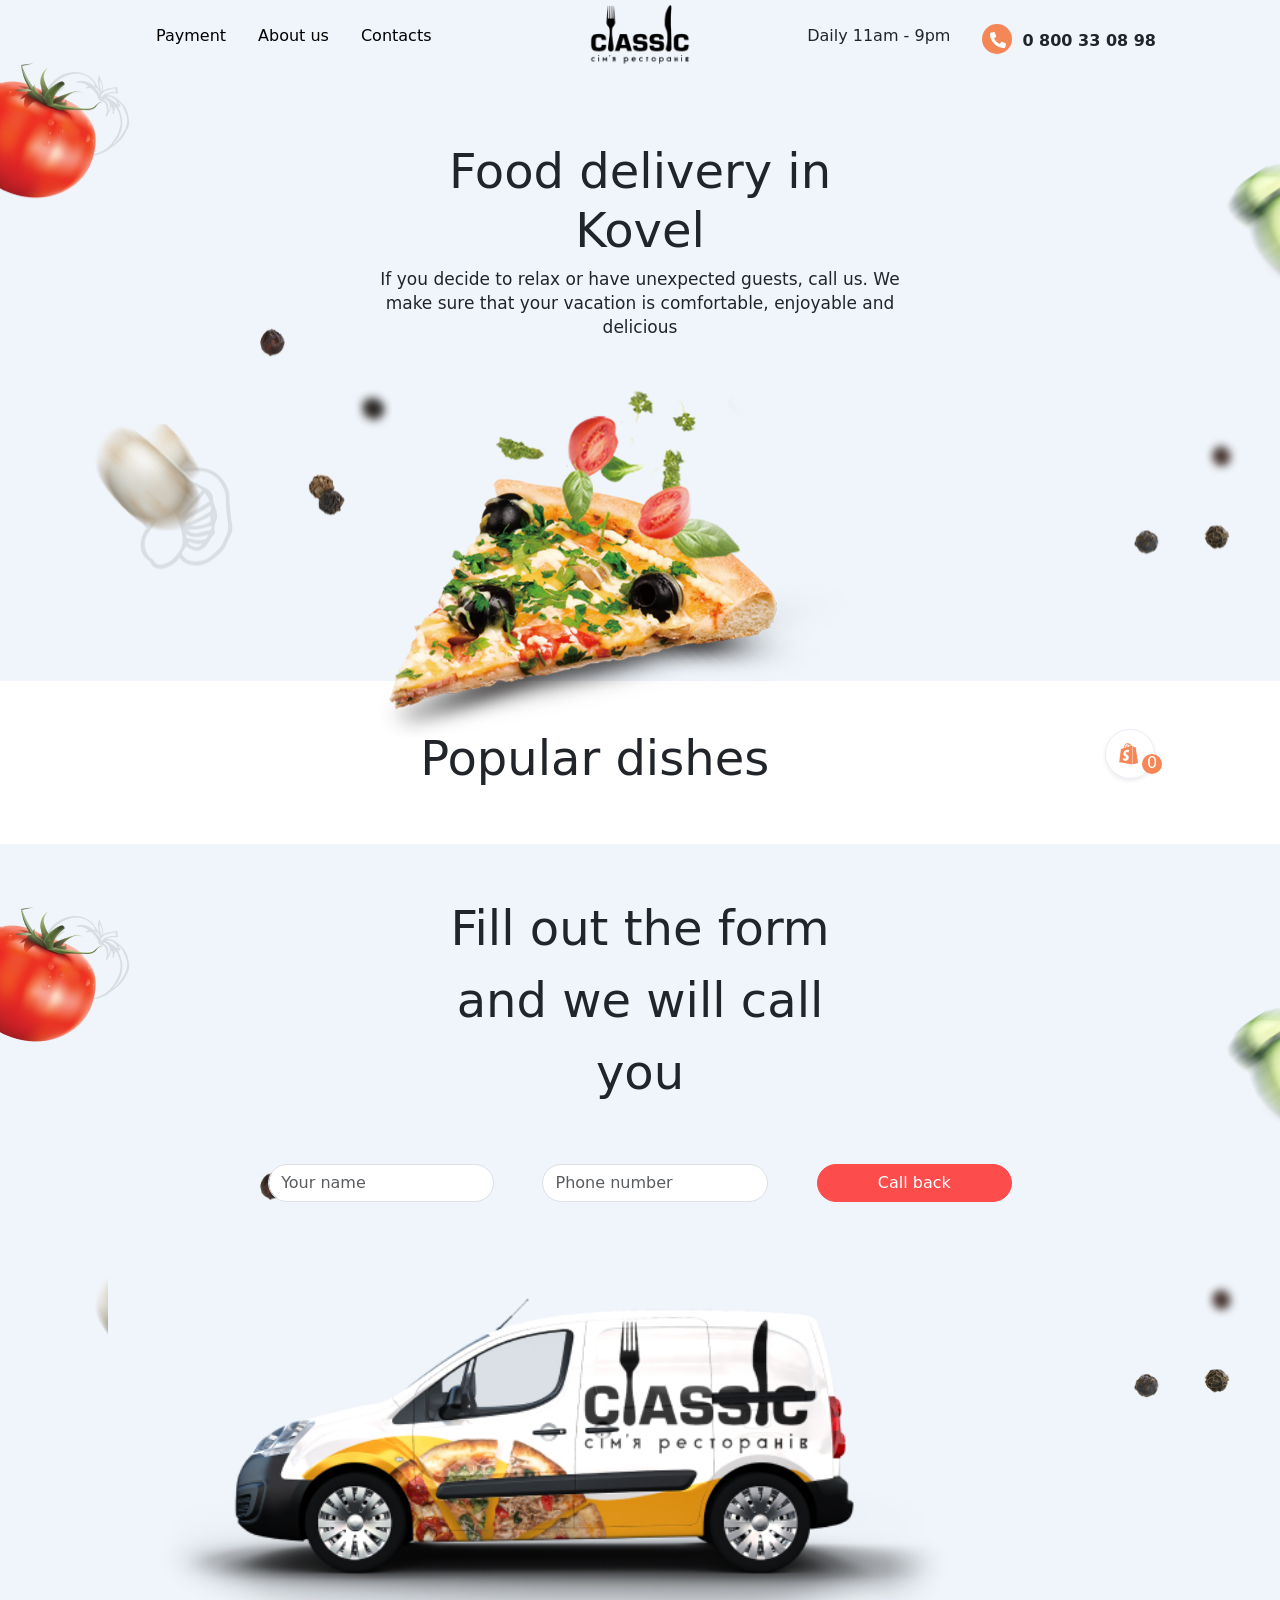
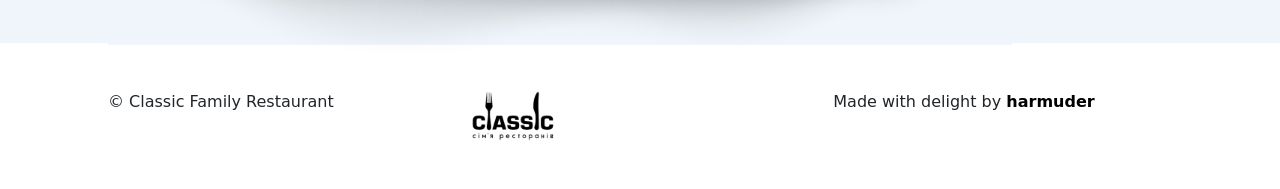
==== 12.05.21/index.html @ 44e5731a "Card html, css added" ====
<!DOCTYPE html>
<html lang="en">

<head>
    <meta charset="UTF-8">
    <meta http-equiv="X-UA-Compatible" content="IE=edge">
    <meta name="viewport" content="width=device-width, initial-scale=1.0">
    <link href="https://cdn.jsdelivr.net/npm/bootstrap@5.0.0/dist/css/bootstrap.min.css" rel="stylesheet"
        integrity="sha384-wEmeIV1mKuiNpC+IOBjI7aAzPcEZeedi5yW5f2yOq55WWLwNGmvvx4Um1vskeMj0" crossorigin="anonymous">
    <link rel="stylesheet" href="./assets/css/style.css">
    <title>Pizza</title>
</head>

<body>

    <!-- Header start -->
    <header style="background: url(./assets/img/bg-header.png);">
        <!-- Navigation start -->
        <div class="header py-4">
            <div class="container">
                <div class="row">
                    <div class="col-5">
                        <nav>
                            <ul>
                                <li class="px-3"><a href="#">Payment</a></li>
                                <li class="px-3"><a href="#">About us</a></li>
                                <li class="px-3"><a href="#">Contacts</a></li>
                            </ul>
                        </nav>
                    </div>
                    <div class="col-2">
                        <div class="img text-center">
                            <img src="./assets/img/logo.png" alt="Logo image">
                        </div>
                    </div>
                    <div class="col-5">
                        <ul class="justify-content-end">
                            <li class="px-3">Daily 11am - 9pm</li>
                            <li class="px-3"><i class="fas fa-phone-alt rounded-circle p-2"></i><span>0 800 33 08
                                    98</span></li>
                        </ul>
                    </div>
                </div>
            </div>
        </div>
        <!-- Navigation end -->

        <!-- Slider start -->
        <div class="slider">
            <div class="container">
                <div class="row justify-content-center">
                    <div class="title text-center w-50 mt-5">
                        <h2 class="font-weight-bold">Food delivery in Kovel</h2>
                        <p>If you decide to relax or have unexpected guests, call us. We make sure that your vacation is
                            comfortable, enjoyable and delicious
                        </p>
                        <div class="image">
                            <img src="./assets/img/slider1.png" alt="Slider image 1">
                        </div>
                    </div>
                </div>
            </div>
        </div>
        </div>
        </div>
        <!-- Slider end -->
    </header>
    <!-- Header end -->

    <!-- Main start -->
    <main>
        <!-- Products start -->
        <section id="products" class="my-5">
            <div class="container">
                <div class="row">
                    <div class="col-11">
                        <div class="title text-center">
                            <h4 class="font-weight-bold">Popular dishes</h4>
                        </div>
                    </div>
                    <div class="col-1">
                        <div class="basket d-flex position-relative">
                            <i class="fab fa-shopify rounded-circle
                            shadow-sm bg-white rounded"></i>
                            <sub class="position-absolute rounded-circle">0</sub>
                        </div>
                    </div>
                </div>
                <div class="row">
                    <div class="products">
                        <!-- <div class="col-3"> -->
                            <!-- <div class="card" style="width: 18rem;">
                                <img class="card-img-top" src="..." alt="Card image cap">
                                <div class="card-body">
                                  <h5 class="card-title">Card title</h5>
                                  <p class="card-text">Some quick example text to build on the card title and make up the bulk of the card's content.</p>
                                  <a href="#" class="btn btn-primary">Go somewhere</a>
                                </div>
                            </div> -->
                        <!-- </div> -->
                    </div>
                </div>
            </div>
        </section>
        <!-- Products end -->

        <!-- Contact start -->
        <section id="contact" style="background: url(./assets/img/bg-header.png);">
            <div class="container">
                <div class="row justify-content-center">
                    <div class="title text-center w-50 p-5">
                        <h3 class="font-weight-bold">Fill out the form and we will call you</h3>
                    </div>
                </div>
                <div class="row justify-content-center">
                    <form class="d-flex justify-content-around w-75">
                        <div class="form-group">
                            <label for="name" class="d-none">Your name</label>
                            <input type="text" class="form-control" id="name" aria-describedby="emailHelp"
                                placeholder="Your name" autocomplete="off">
                        </div>
                        <div class="form-group">
                            <label for="phone" class="d-none">Phone number</label>
                            <input type="text" class="form-control" id="phone" placeholder="Phone number" autocomplete="off">
                        </div>
                        <div class="form-group">
                            <button type="submit" class="btn btn-primary">Call back</button>
                        </div>
                    </form>
                    <div class="image"><img src="./assets/img/car.jpg" alt="Car picture"></div>
                </div>
            </div>
        </section>
        <!-- Contact end -->
    </main>
    <!-- Main end -->

    <!-- Footer start -->
    <footer class="py-5">
        <div class="container">
            <div class="row">
                <div class="col-4">
                    <p>&copy; Classic Family Restaurant</p>
                </div>
                <div class="col-4">
                    <div class="image"><img src="./assets/img/logo.png" alt="Logo"></div>
                </div>
                <div class="col-4">
                    <p>Made with delight by <a href="#" class="font-weight-bold">harmuder</a></p>
                </div>
            </div>
        </div>
    </footer>
    <!-- Footer end -->

    <!-- Scripts -->
    <link rel="stylesheet" href="https://use.fontawesome.com/releases/v5.15.2/css/all.css"
        integrity="sha384-vSIIfh2YWi9wW0r9iZe7RJPrKwp6bG+s9QZMoITbCckVJqGCCRhc+ccxNcdpHuYu" crossorigin="anonymous">
    <script src="./assets/js/script.js"></script>
</body>

</html>
---- 12.05.21/assets/css/style.css ----
* {
  margin: 0;
  padding: 0;
  box-sizing: border-box;
}

.container {
  width: 85%;
}

ul {
  list-style-type: none;
  display: flex;
}

a {
  text-decoration: none;
  color: #000000;
}

a:hover {
  color: #444444;
}

a:visited {
  text-decoration: none;
}

img {
  width: 100%;
}

header .header a {
  font-weight: normal;
  font-size: 16px;
  line-height: 20px;
}

header .header img {
  width: 65%;
  margin-top: -20px;
}

header .header i {
  background: #F58656;
  color: #ffffff;
  width: 30px;
  height: 30px;
}

header .header span {
  font-weight: bold;
  margin-left: 10px;
}

header .slider .title h2 {
  font-size: 48px;
  line-height: 59px;
}

header .slider .title p {
  font-size: 17px;
  line-height: 140%;
}

header .slider .title .image {
  margin-bottom: -60px;
}

#products .title h4 {
  font-size: 48px;
  line-height: 59px;
}

#products .basket i {
  border: 1px solid #ECEEF6;
  width: 50px;
  height: 50px;
  padding: 13px;
  font-size: 22px;
  color: #F58656;
}

#products .basket sub {
  bottom: 5px;
  right: 10px;
  font-size: 16px;
  background: #F58656;
  color: #ffffff;
  width: 20px;
  height: 20px;
  padding-top: 9px;
  padding-left: 5px;
}

#contact .title h3 {
  font-size: 48px;
  line-height: 150%;
}

#contact form input, #contact form button {
  border-radius: 50px;
}

#contact form button {
  background: #FC4C4C;
  border: 1px solid #FC4C4C;
  padding-right: 60px;
  padding-left: 60px;
}

#contact .image {
  margin-bottom: -11px;
}

#contact .image img {
  width: 85%;
}

footer p {
  font-size: 16px;
  line-height: 140%;
}

footer img {
  width: 25%;
}

footer a {
  font-weight: bold;
}
/*# sourceMappingURL=style.css.map */
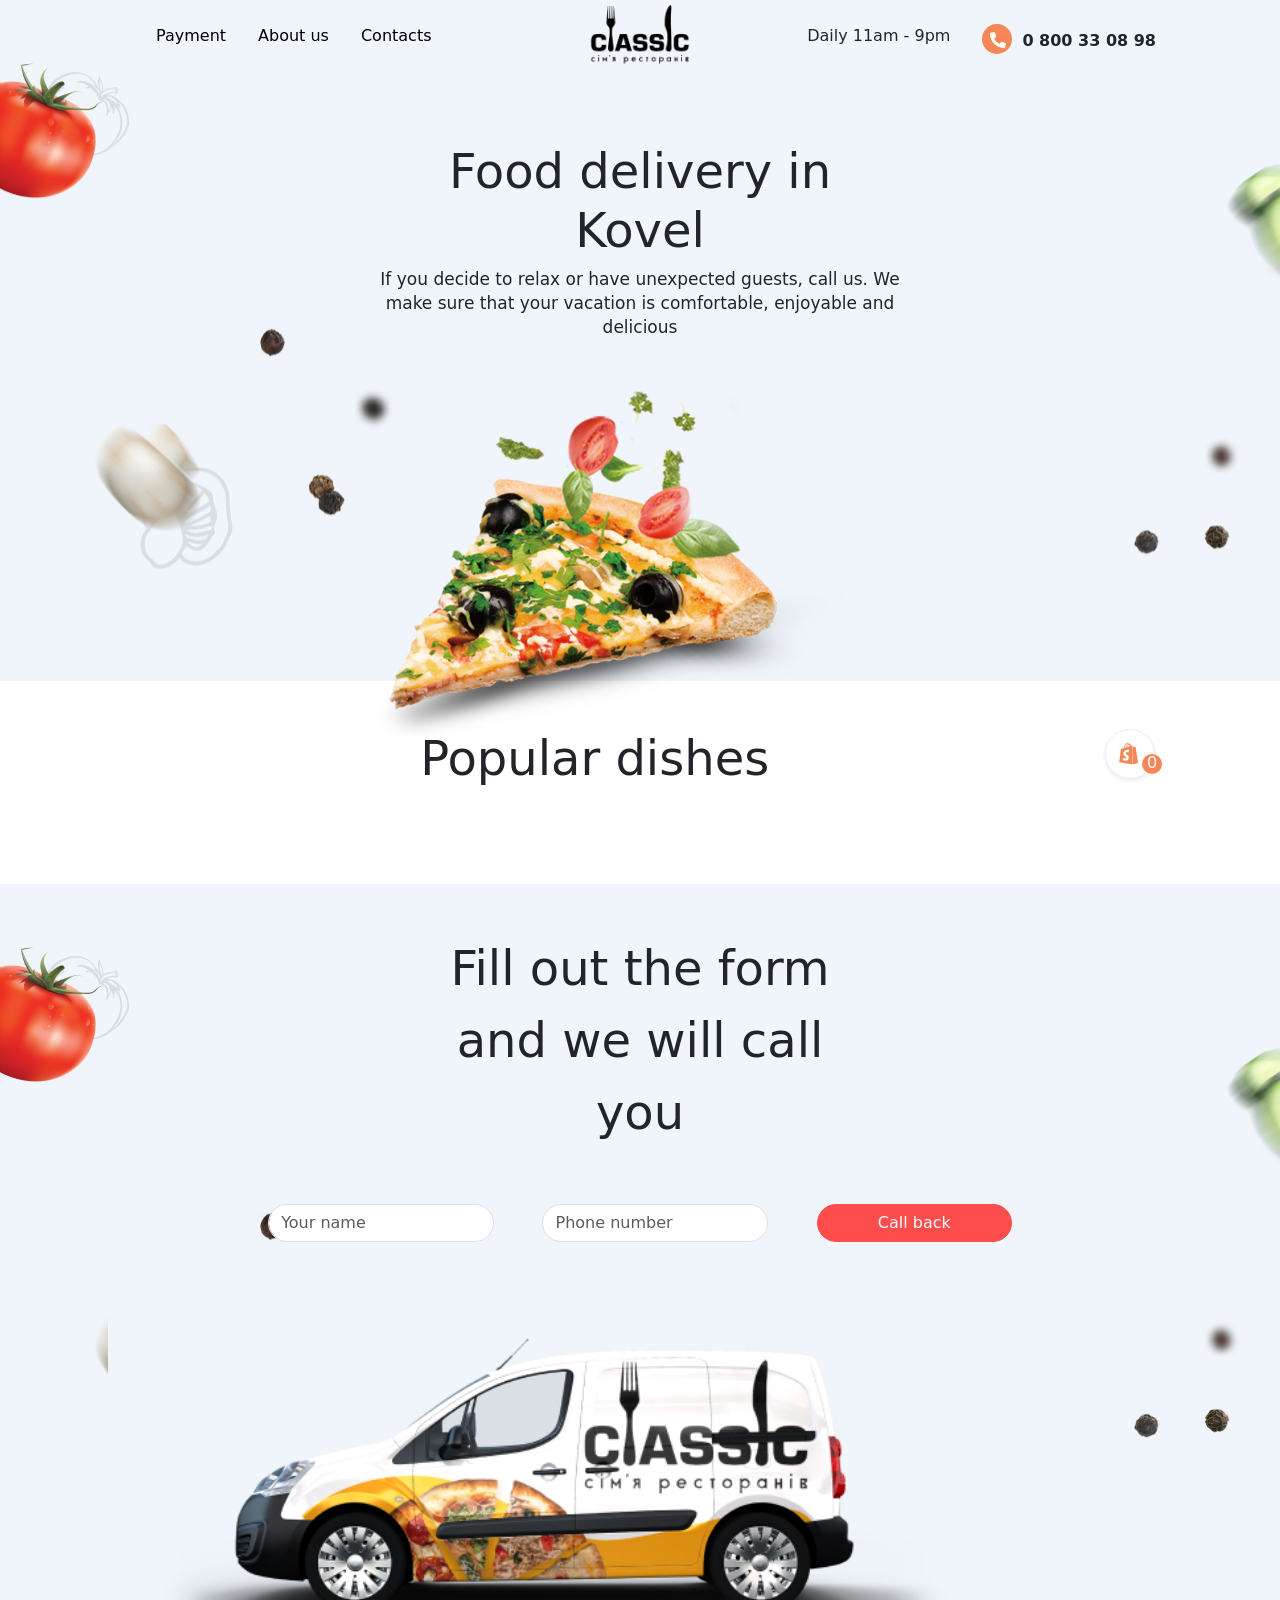
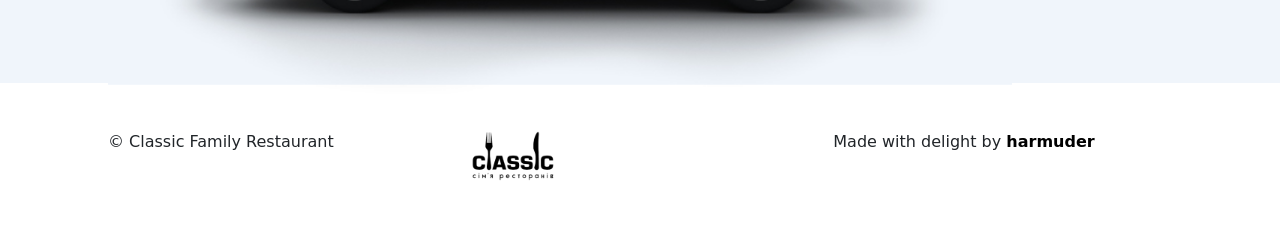
==== commit 5bf481be: "Products are obtained from api" ====
--- a/12.05.21/index.html
+++ b/12.05.21/index.html
@@ -74,7 +74,7 @@
             <div class="container">
                 <div class="row">
                     <div class="col-11">
-                        <div class="title text-center">
+                        <div class="title text-center mb-5">
                             <h4 class="font-weight-bold">Popular dishes</h4>
                         </div>
                     </div>
@@ -87,7 +87,7 @@
                     </div>
                 </div>
                 <div class="row">
-                    <div class="products">
+                    <div class="products d-flex flex-wrap">
                         <!-- <div class="col-3"> -->
                             <!-- <div class="card" style="width: 18rem;">
                                 <img class="card-img-top" src="..." alt="Card image cap">
